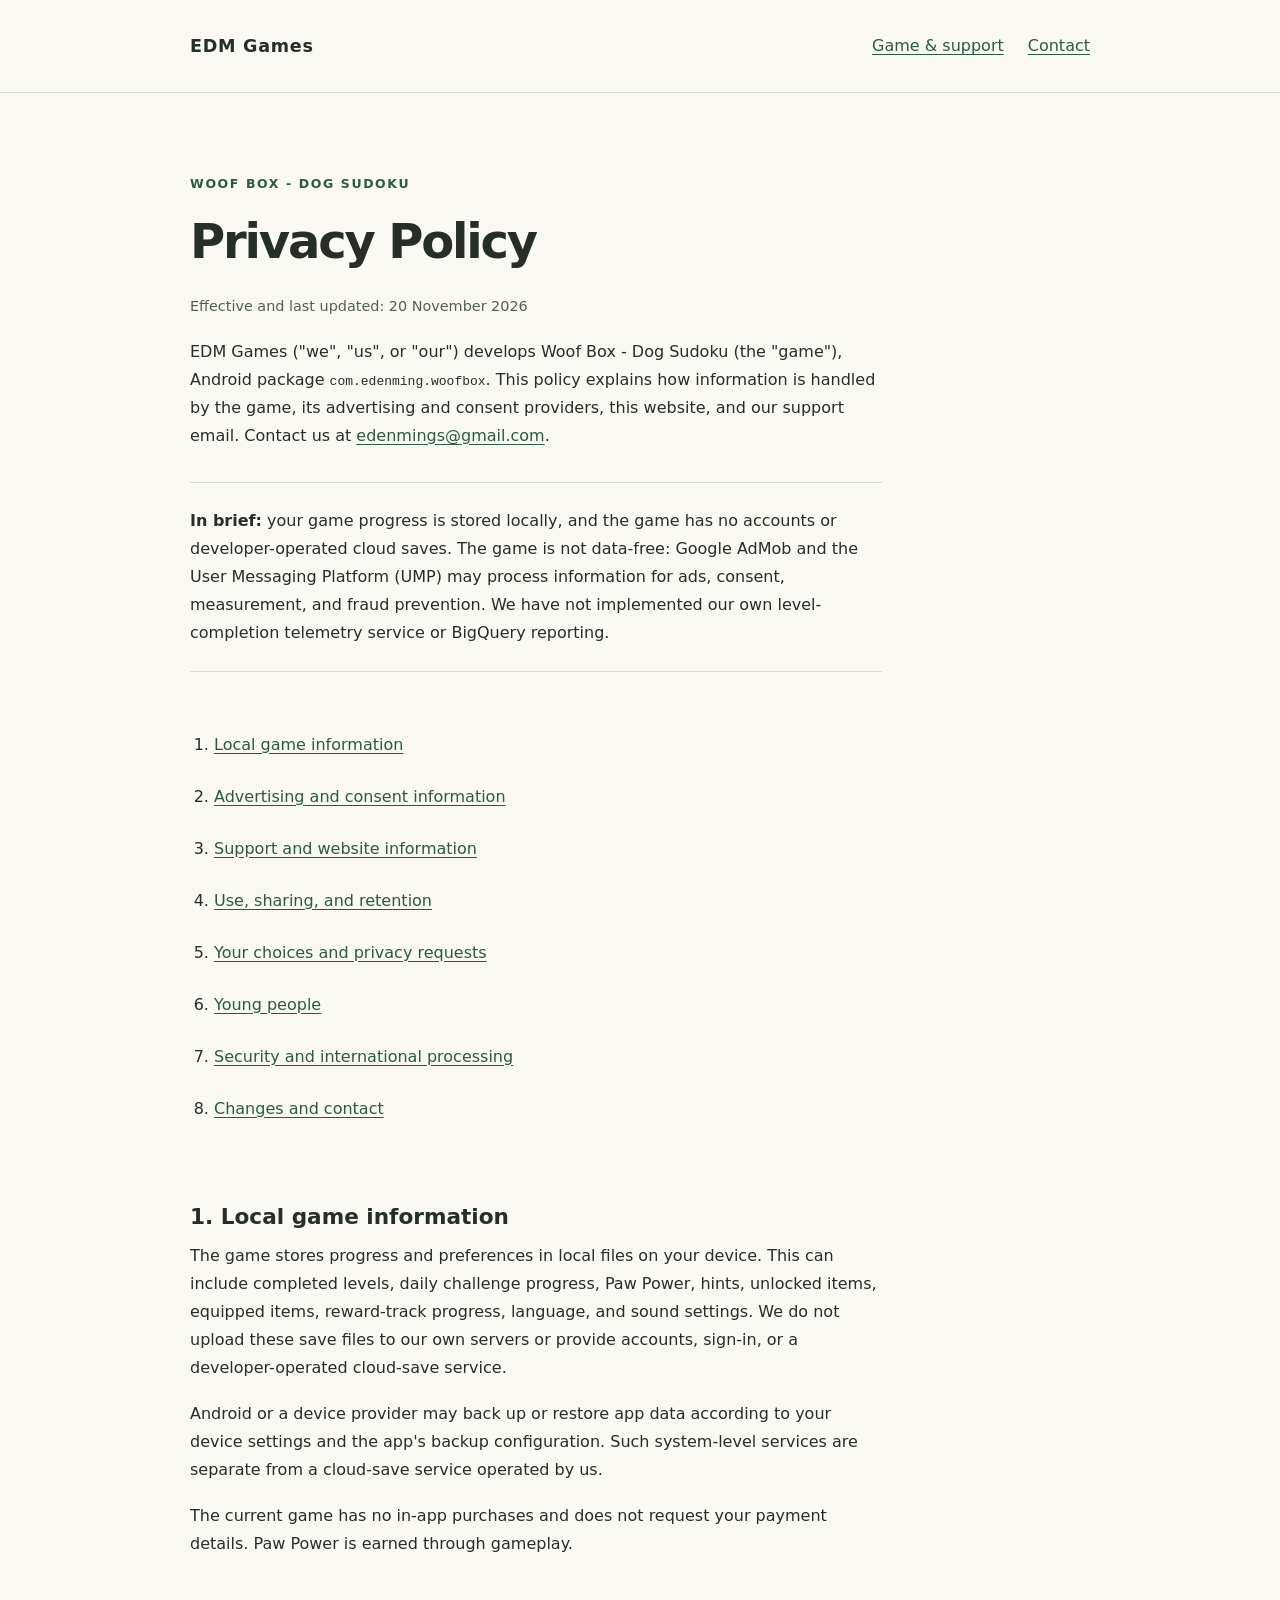
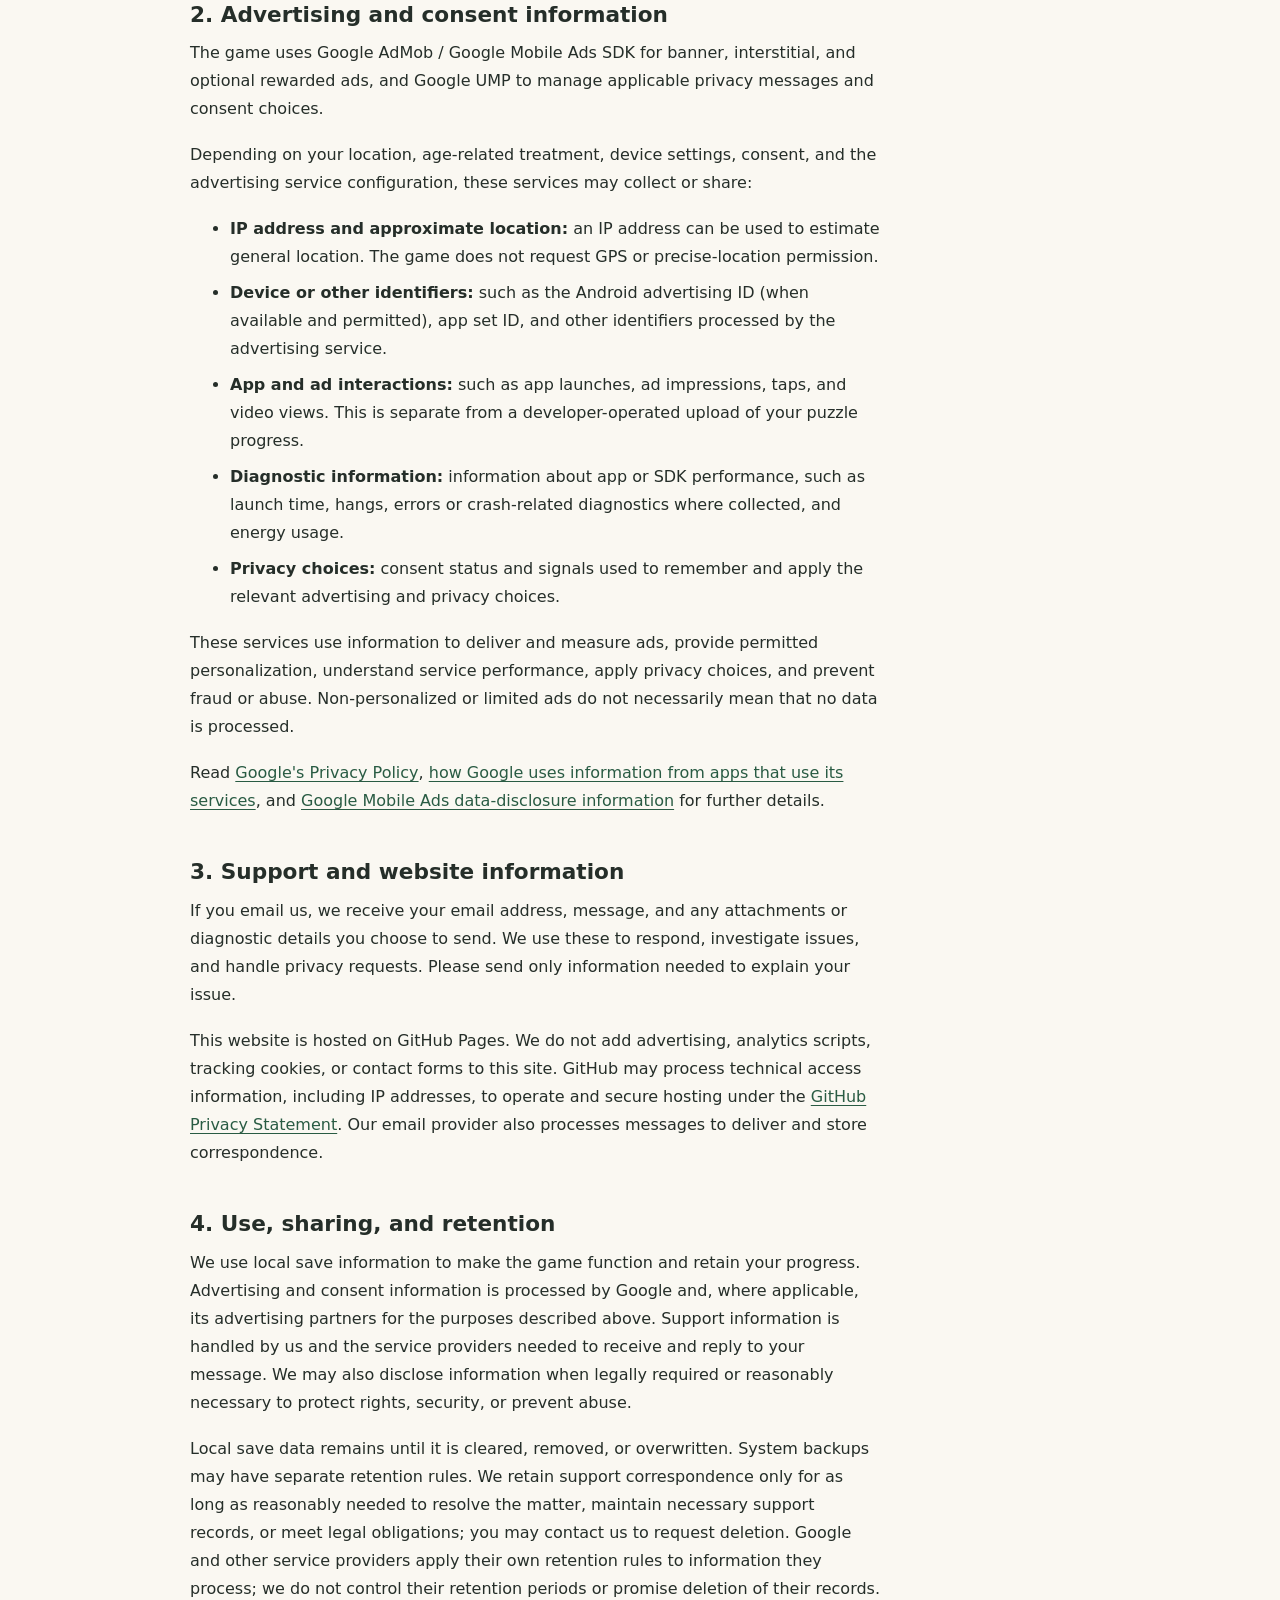
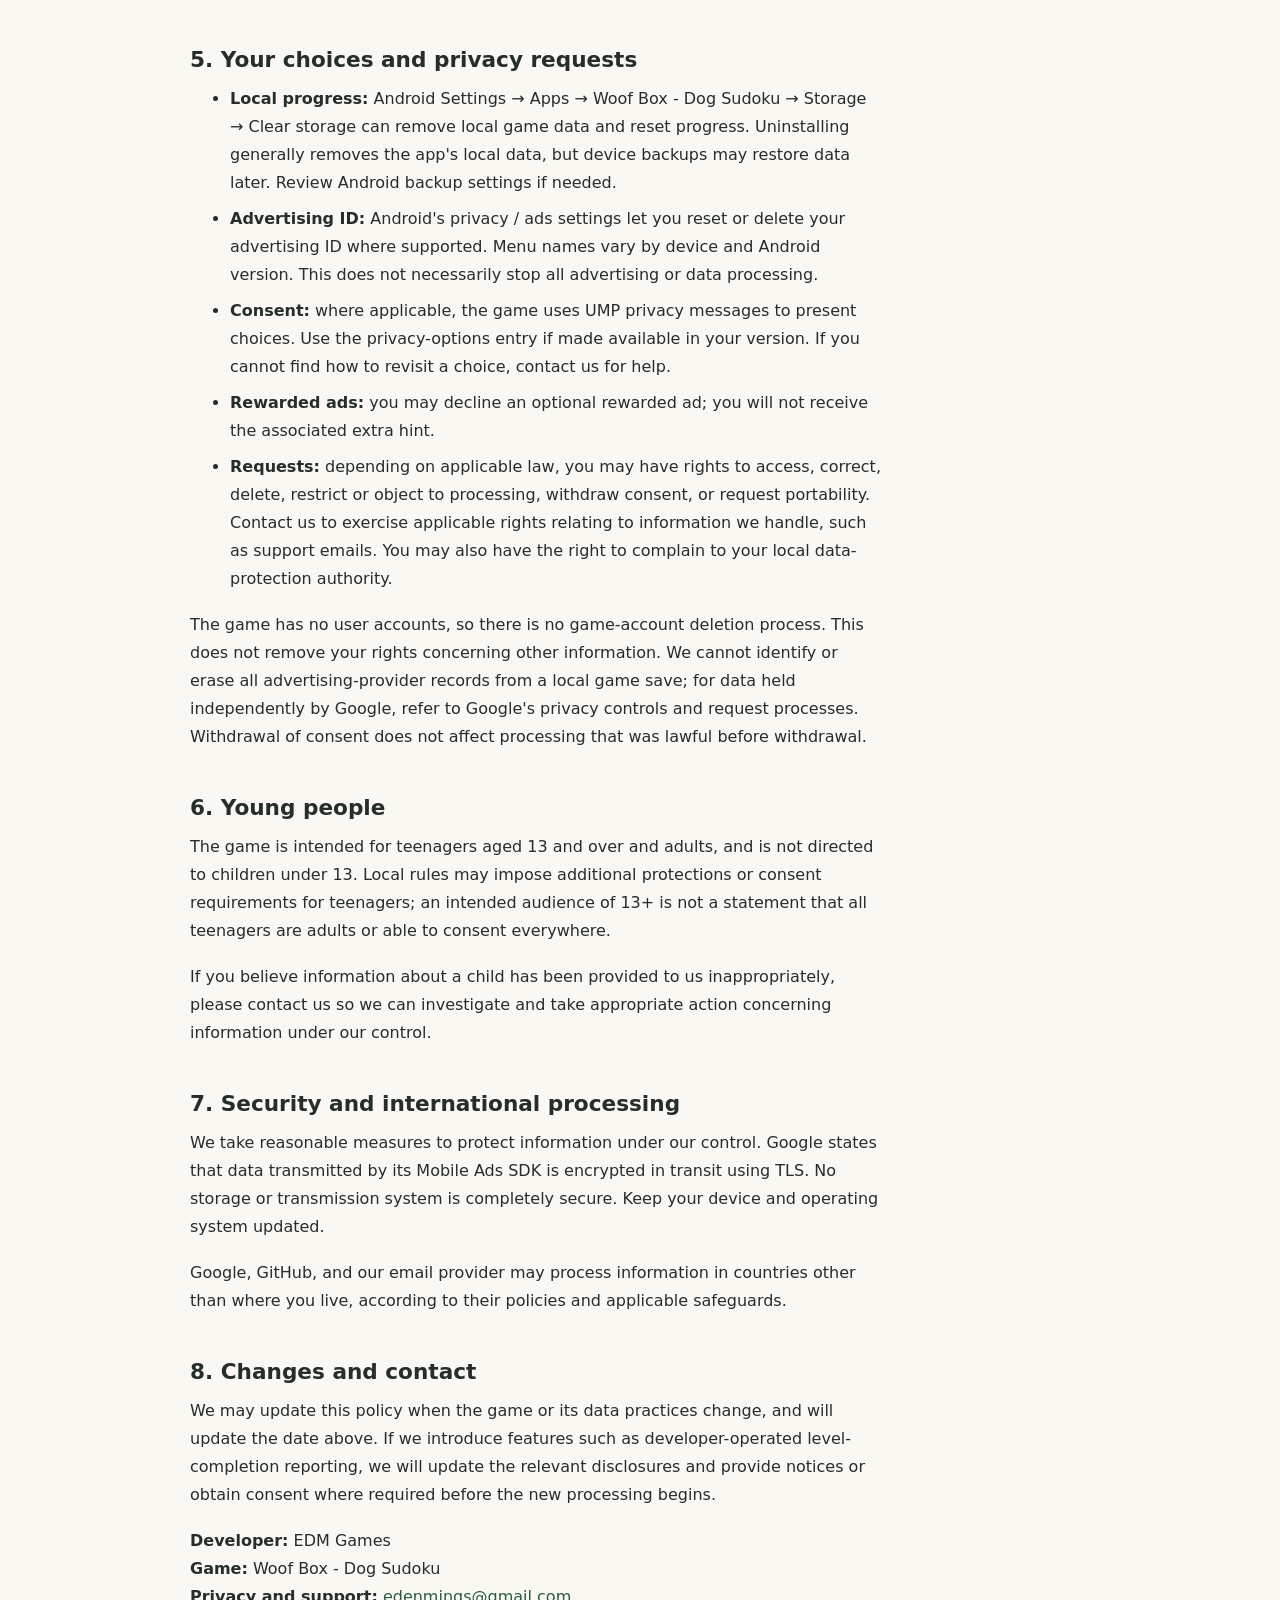
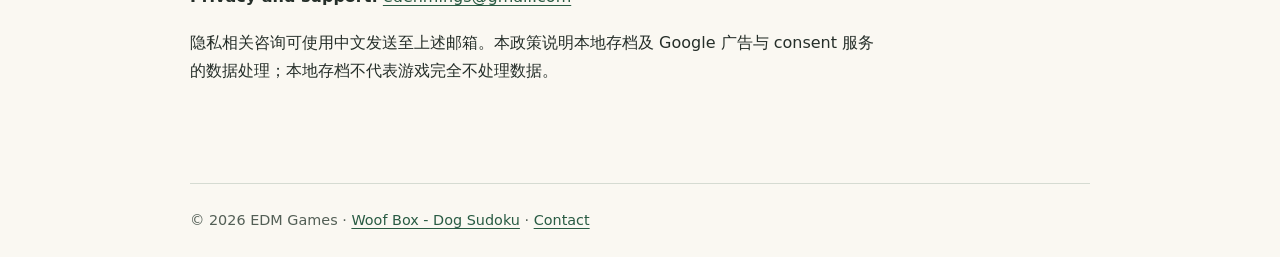
==== privacy.html @ b8012424 "Publish EDM Games site and Woof Box privacy policy" ====
<!doctype html>
<html lang="en">
<head>
  <meta charset="utf-8">
  <meta name="viewport" content="width=device-width, initial-scale=1">
  <title>Privacy Policy · Woof Box - Dog Sudoku</title>
  <meta name="description" content="Privacy policy for Woof Box - Dog Sudoku by EDM Games: local saves, Google AdMob and UMP, data handling, and privacy choices.">
  <link rel="canonical" href="https://edenming.github.io/privacy.html">
  <link rel="stylesheet" href="styles.css">
</head>
<body>
  <a class="skip" href="#main">Skip to content</a>
  <header><nav class="wrap" aria-label="Main navigation"><a class="wordmark" href="./">EDM Games</a><div class="nav-links"><a href="./">Game &amp; support</a><a href="mailto:edenmings@gmail.com">Contact</a></div></nav></header>
  <main class="wrap policy" id="main">
    <article class="prose">
      <p class="eyebrow">Woof Box - Dog Sudoku</p>
      <h1>Privacy Policy</h1>
      <p class="meta">Effective and last updated: 20 November 2026</p>
      <p>EDM Games ("we", "us", or "our") develops Woof Box - Dog Sudoku (the "game"), Android package <code>com.edenming.woofbox</code>. This policy explains how information is handled by the game, its advertising and consent providers, this website, and our support email. Contact us at <a href="mailto:edenmings@gmail.com">edenmings@gmail.com</a>.</p>
      <div class="summary"><p><strong>In brief:</strong> your game progress is stored locally, and the game has no accounts or developer-operated cloud saves. The game is not data-free: Google AdMob and the User Messaging Platform (UMP) may process information for ads, consent, measurement, and fraud prevention. We have not implemented our own level-completion telemetry service or BigQuery reporting.</p></div>
      <nav aria-label="Policy contents"><ol class="toc"><li><a href="#local">Local game information</a></li><li><a href="#ads">Advertising and consent information</a></li><li><a href="#support">Support and website information</a></li><li><a href="#purposes">Use, sharing, and retention</a></li><li><a href="#choices">Your choices and privacy requests</a></li><li><a href="#young-people">Young people</a></li><li><a href="#security">Security and international processing</a></li><li><a href="#changes">Changes and contact</a></li></ol></nav>
      <h2 id="local">1. Local game information</h2>
      <p>The game stores progress and preferences in local files on your device. This can include completed levels, daily challenge progress, Paw Power, hints, unlocked items, equipped items, reward-track progress, language, and sound settings. We do not upload these save files to our own servers or provide accounts, sign-in, or a developer-operated cloud-save service.</p>
      <p>Android or a device provider may back up or restore app data according to your device settings and the app's backup configuration. Such system-level services are separate from a cloud-save service operated by us.</p>
      <p>The current game has no in-app purchases and does not request your payment details. Paw Power is earned through gameplay.</p>
      <h2 id="ads">2. Advertising and consent information</h2>
      <p>The game uses Google AdMob / Google Mobile Ads SDK for banner, interstitial, and optional rewarded ads, and Google UMP to manage applicable privacy messages and consent choices.</p>
      <p>Depending on your location, age-related treatment, device settings, consent, and the advertising service configuration, these services may collect or share:</p>
      <ul><li><strong>IP address and approximate location:</strong> an IP address can be used to estimate general location. The game does not request GPS or precise-location permission.</li><li><strong>Device or other identifiers:</strong> such as the Android advertising ID (when available and permitted), app set ID, and other identifiers processed by the advertising service.</li><li><strong>App and ad interactions:</strong> such as app launches, ad impressions, taps, and video views. This is separate from a developer-operated upload of your puzzle progress.</li><li><strong>Diagnostic information:</strong> information about app or SDK performance, such as launch time, hangs, errors or crash-related diagnostics where collected, and energy usage.</li><li><strong>Privacy choices:</strong> consent status and signals used to remember and apply the relevant advertising and privacy choices.</li></ul>
      <p>These services use information to deliver and measure ads, provide permitted personalization, understand service performance, apply privacy choices, and prevent fraud or abuse. Non-personalized or limited ads do not necessarily mean that no data is processed.</p>
      <p>Read <a href="https://policies.google.com/privacy">Google's Privacy Policy</a>, <a href="https://policies.google.com/technologies/partner-sites">how Google uses information from apps that use its services</a>, and <a href="https://developers.google.com/admob/android/privacy/play-data-disclosure">Google Mobile Ads data-disclosure information</a> for further details.</p>
      <h2 id="support">3. Support and website information</h2>
      <p>If you email us, we receive your email address, message, and any attachments or diagnostic details you choose to send. We use these to respond, investigate issues, and handle privacy requests. Please send only information needed to explain your issue.</p>
      <p>This website is hosted on GitHub Pages. We do not add advertising, analytics scripts, tracking cookies, or contact forms to this site. GitHub may process technical access information, including IP addresses, to operate and secure hosting under the <a href="https://docs.github.com/en/site-policy/privacy-policies/github-general-privacy-statement">GitHub Privacy Statement</a>. Our email provider also processes messages to deliver and store correspondence.</p>
      <h2 id="purposes">4. Use, sharing, and retention</h2>
      <p>We use local save information to make the game function and retain your progress. Advertising and consent information is processed by Google and, where applicable, its advertising partners for the purposes described above. Support information is handled by us and the service providers needed to receive and reply to your message. We may also disclose information when legally required or reasonably necessary to protect rights, security, or prevent abuse.</p>
      <p>Local save data remains until it is cleared, removed, or overwritten. System backups may have separate retention rules. We retain support correspondence only for as long as reasonably needed to resolve the matter, maintain necessary support records, or meet legal obligations; you may contact us to request deletion. Google and other service providers apply their own retention rules to information they process; we do not control their retention periods or promise deletion of their records.</p>
      <h2 id="choices">5. Your choices and privacy requests</h2>
      <ul><li><strong>Local progress:</strong> Android Settings → Apps → Woof Box - Dog Sudoku → Storage → Clear storage can remove local game data and reset progress. Uninstalling generally removes the app's local data, but device backups may restore data later. Review Android backup settings if needed.</li><li><strong>Advertising ID:</strong> Android's privacy / ads settings let you reset or delete your advertising ID where supported. Menu names vary by device and Android version. This does not necessarily stop all advertising or data processing.</li><li><strong>Consent:</strong> where applicable, the game uses UMP privacy messages to present choices. Use the privacy-options entry if made available in your version. If you cannot find how to revisit a choice, contact us for help.</li><li><strong>Rewarded ads:</strong> you may decline an optional rewarded ad; you will not receive the associated extra hint.</li><li><strong>Requests:</strong> depending on applicable law, you may have rights to access, correct, delete, restrict or object to processing, withdraw consent, or request portability. Contact us to exercise applicable rights relating to information we handle, such as support emails. You may also have the right to complain to your local data-protection authority.</li></ul>
      <p>The game has no user accounts, so there is no game-account deletion process. This does not remove your rights concerning other information. We cannot identify or erase all advertising-provider records from a local game save; for data held independently by Google, refer to Google's privacy controls and request processes. Withdrawal of consent does not affect processing that was lawful before withdrawal.</p>
      <h2 id="young-people">6. Young people</h2>
      <p>The game is intended for teenagers aged 13 and over and adults, and is not directed to children under 13. Local rules may impose additional protections or consent requirements for teenagers; an intended audience of 13+ is not a statement that all teenagers are adults or able to consent everywhere.</p>
      <p>If you believe information about a child has been provided to us inappropriately, please contact us so we can investigate and take appropriate action concerning information under our control.</p>
      <h2 id="security">7. Security and international processing</h2>
      <p>We take reasonable measures to protect information under our control. Google states that data transmitted by its Mobile Ads SDK is encrypted in transit using TLS. No storage or transmission system is completely secure. Keep your device and operating system updated.</p>
      <p>Google, GitHub, and our email provider may process information in countries other than where you live, according to their policies and applicable safeguards.</p>
      <h2 id="changes">8. Changes and contact</h2>
      <p>We may update this policy when the game or its data practices change, and will update the date above. If we introduce features such as developer-operated level-completion reporting, we will update the relevant disclosures and provide notices or obtain consent where required before the new processing begins.</p>
      <p><strong>Developer:</strong> EDM Games<br><strong>Game:</strong> Woof Box - Dog Sudoku<br><strong>Privacy and support:</strong> <a href="mailto:edenmings@gmail.com">edenmings@gmail.com</a></p>
      <p lang="zh-Hans">隐私相关咨询可使用中文发送至上述邮箱。本政策说明本地存档及 Google 广告与 consent 服务的数据处理；本地存档不代表游戏完全不处理数据。</p>
    </article>
  </main>
  <footer class="wrap"><p>© 2026 EDM Games · <a href="./">Woof Box - Dog Sudoku</a> · <a href="mailto:edenmings@gmail.com">Contact</a></p></footer>
</body>
</html>
---- styles.css ----
/* Hallmark · macrostructure: Long Document · theme: Editorial · nav: N1 · footer: Ft2
   Audience: teen/adult players. Use: support and privacy. Tone: plain, welcoming.
   No external fonts, analytics, cookies, or animation. */
:root{color-scheme:light;--paper:#faf8f2;--ink:#252e29;--muted:#535f56;--accent:#295b43;--line:#d5dbd2;--space:8px;font-family:system-ui,-apple-system,"Segoe UI",sans-serif;background:var(--paper);color:var(--ink)}
*{box-sizing:border-box}body{margin:0;line-height:1.75}a{color:var(--accent);text-underline-offset:.2em}a:hover{text-decoration-thickness:2px}a:focus-visible{outline:3px solid var(--accent);outline-offset:5px}a:active{opacity:.75}.wrap{width:min(100% - 40px,900px);margin-inline:auto}header{padding-block:24px;border-bottom:1px solid var(--line)}nav{display:flex;justify-content:space-between;align-items:center;gap:16px;flex-wrap:wrap}nav a{display:inline-flex;align-items:center;min-height:44px}.wordmark{color:var(--ink);font-size:1.1rem;font-weight:750;text-decoration:none;letter-spacing:.04em}.nav-links{display:flex;gap:24px;flex-wrap:wrap}main{padding-block:clamp(40px,7vw,80px)}.prose{max-width:68ch}.eyebrow{font-size:.78rem;font-weight:700;letter-spacing:.13em;text-transform:uppercase;color:var(--accent)}h1,h2,h3{line-height:1.2;text-wrap:balance}h1{font-size:clamp(2.2rem,6vw,4.2rem);letter-spacing:-.045em;margin:16px 0 24px;max-width:16ch}.policy h1{font-size:clamp(2rem,5vw,3rem);max-width:none}h2{font-size:1.35rem;margin:44px 0 12px}h3{font-size:1.1rem;margin:24px 0 8px}p,ul{margin:0 0 18px}li{margin-block:8px}.lede{font-size:clamp(1.1rem,2.5vw,1.35rem);color:var(--muted)}.meta{font-size:.9rem;color:var(--muted)}.summary{border-block:1px solid var(--line);padding:24px 0;margin:32px 0}.summary p:last-child{margin-bottom:0}.toc{padding-left:24px}.toc a{display:inline-block;padding-block:3px}footer{border-top:1px solid var(--line);padding-block:24px;color:var(--muted);font-size:.9rem}footer p{margin:0}.skip{position:absolute;left:12px;top:-80px;background:var(--paper);padding:12px;z-index:1}.skip:focus{top:12px}code{overflow-wrap:anywhere}a{overflow-wrap:anywhere}@media(max-width:480px){.wrap{width:calc(100% - 32px)}.nav-links{gap:16px}h1{max-width:100%}}@media print{header,.toc,.skip{display:none}body{background:white;color:black}.wrap{width:100%}main{padding:0}a{color:inherit}}
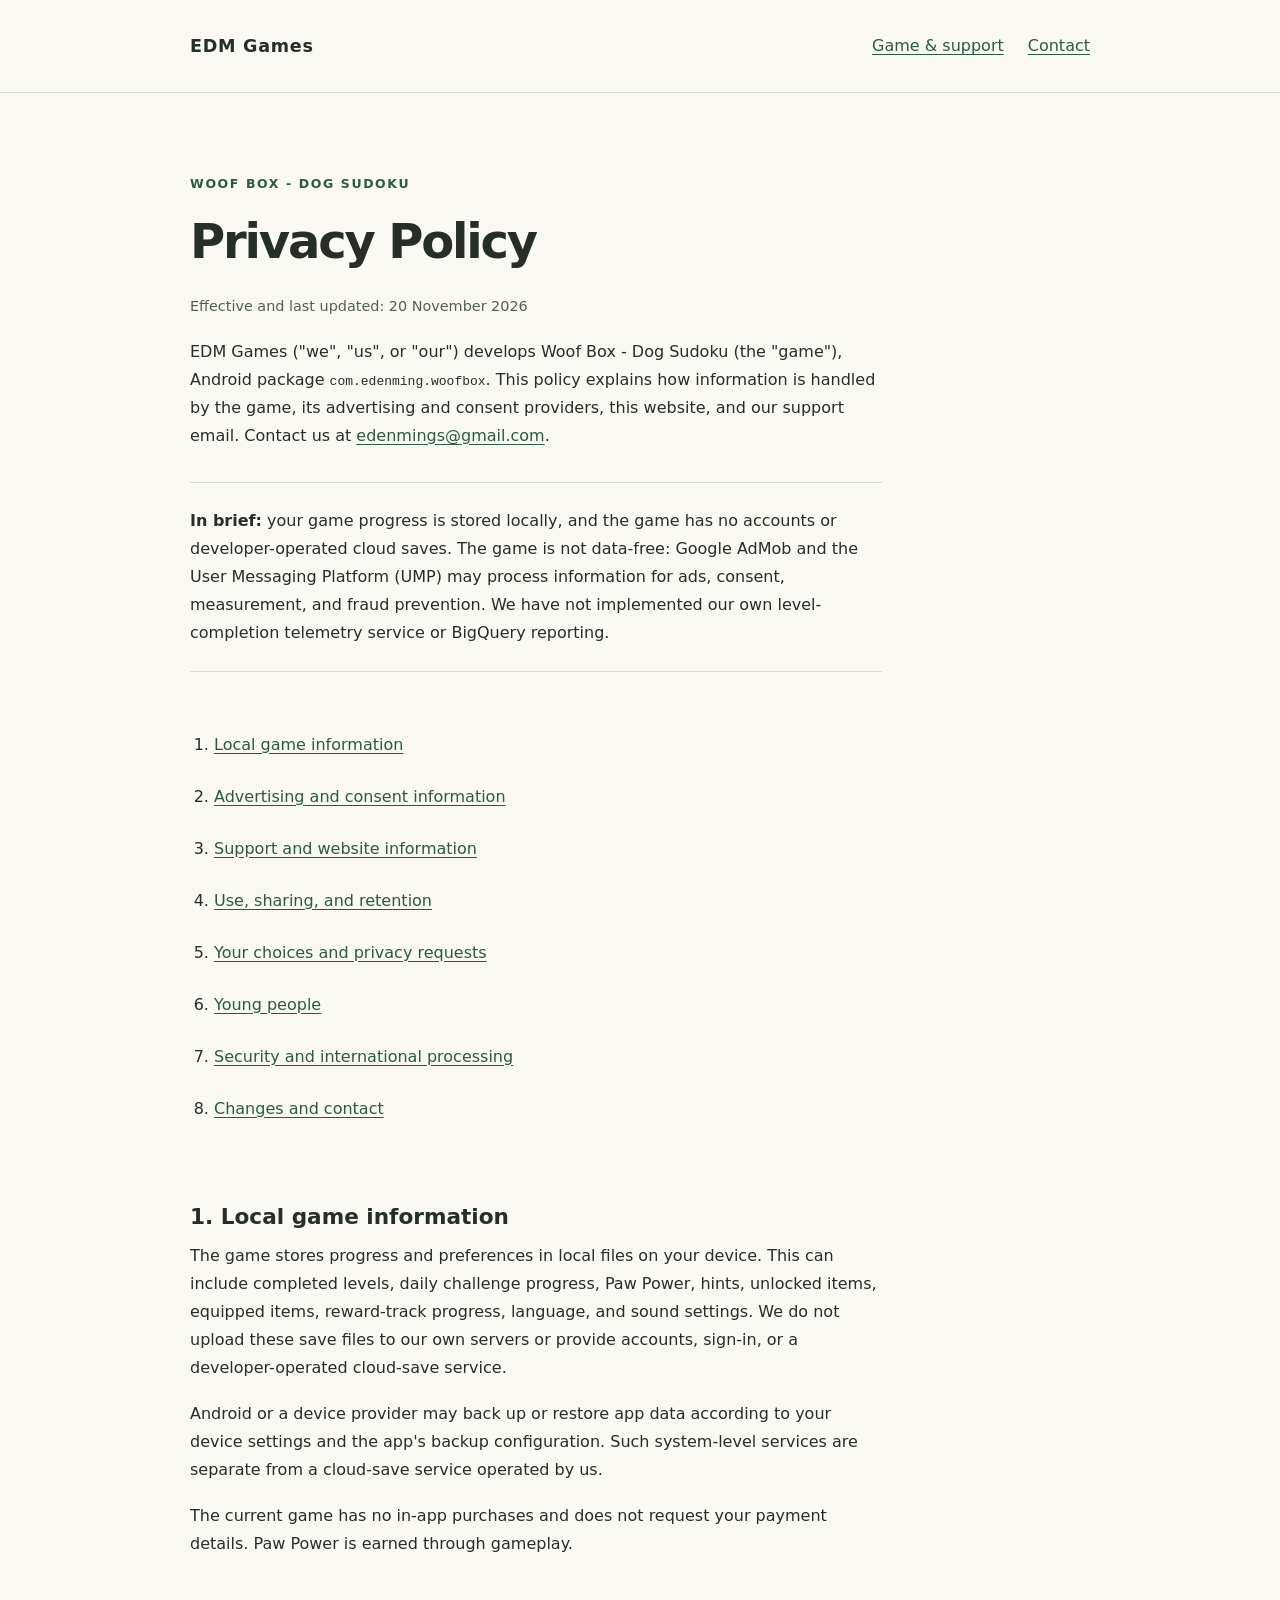
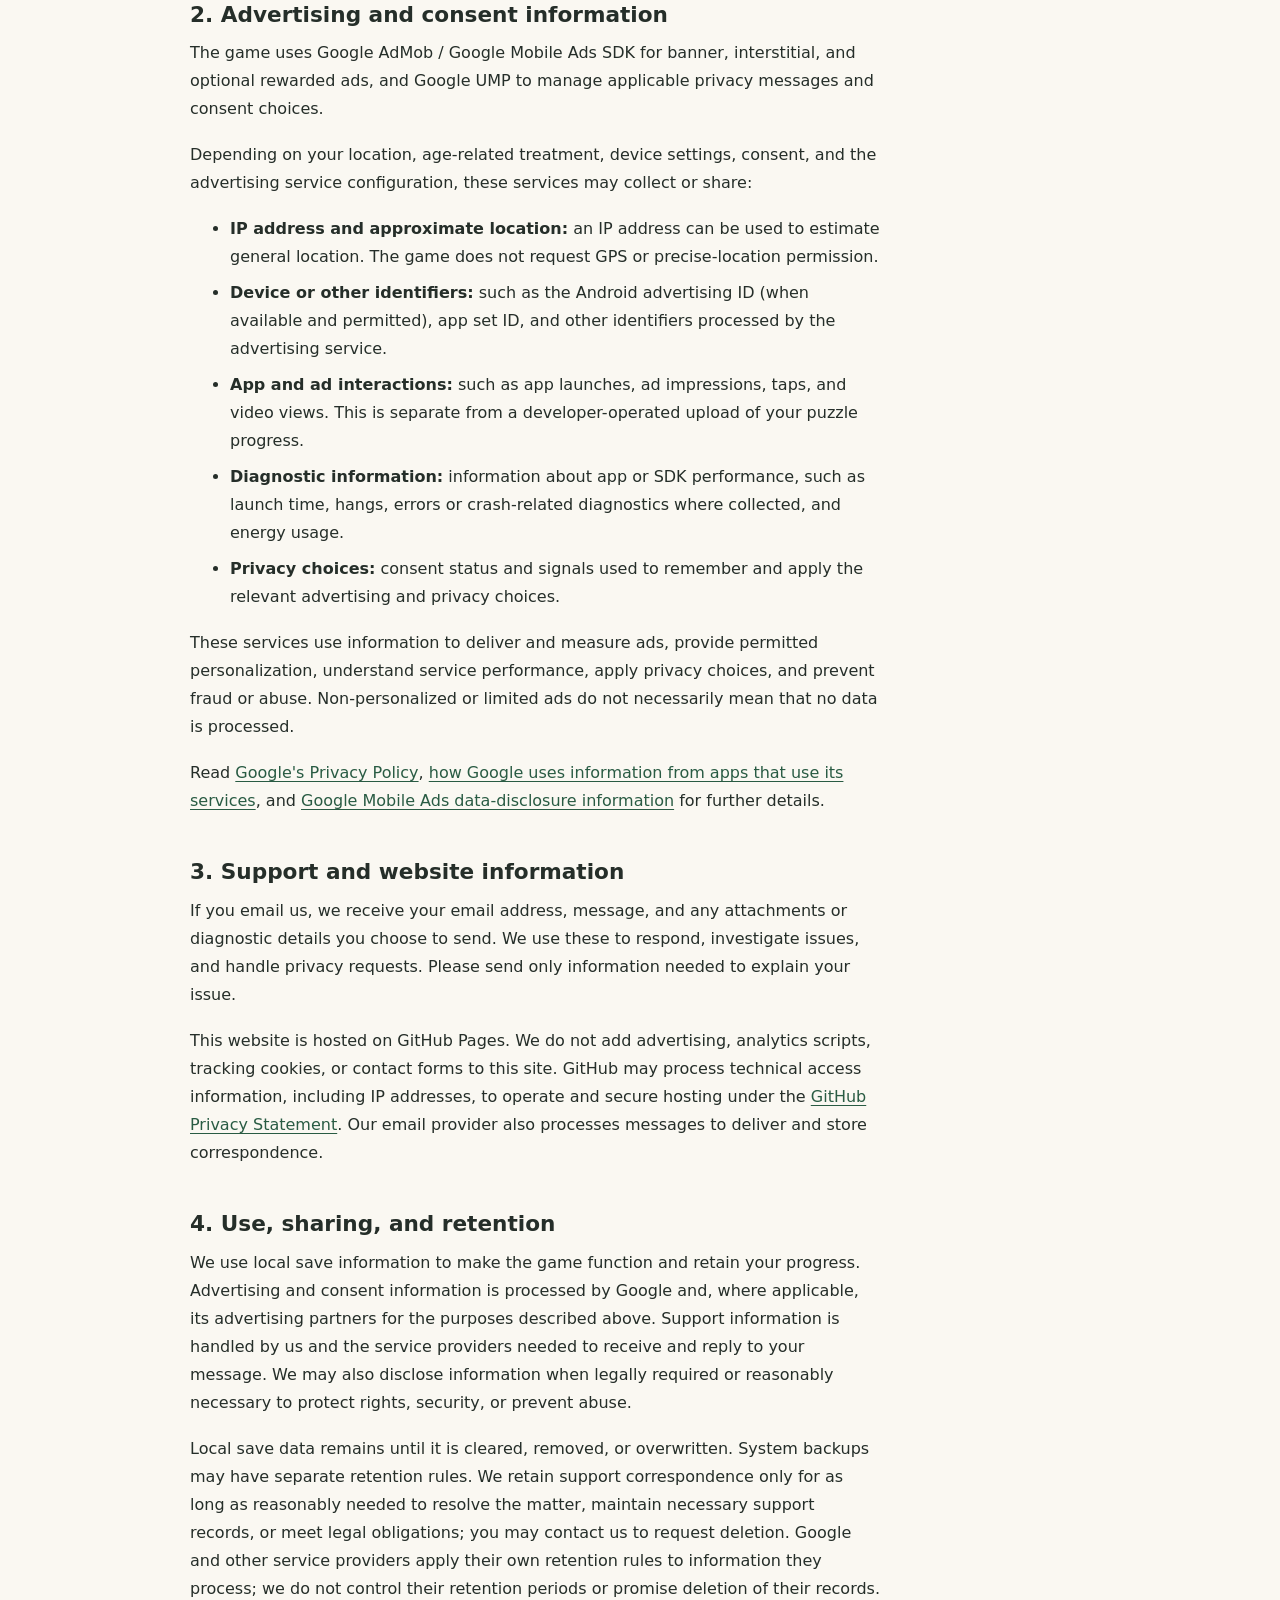
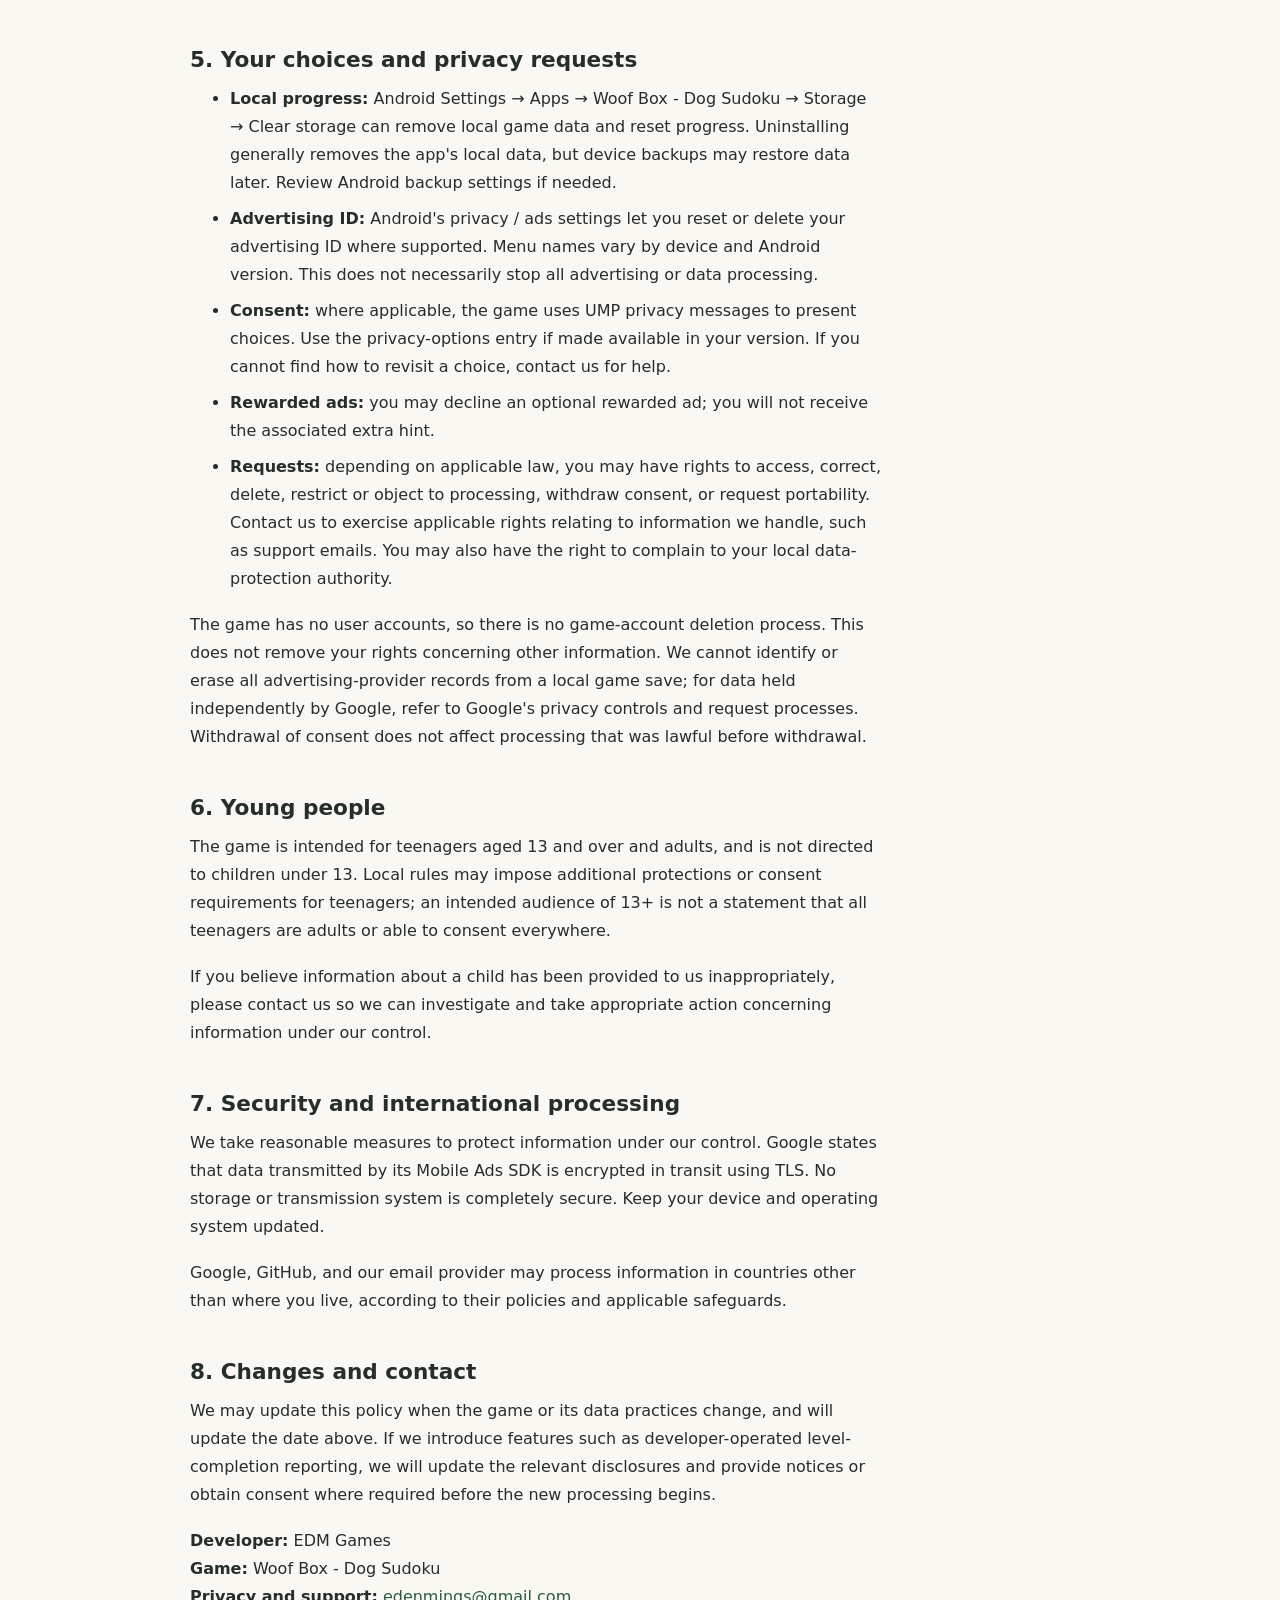
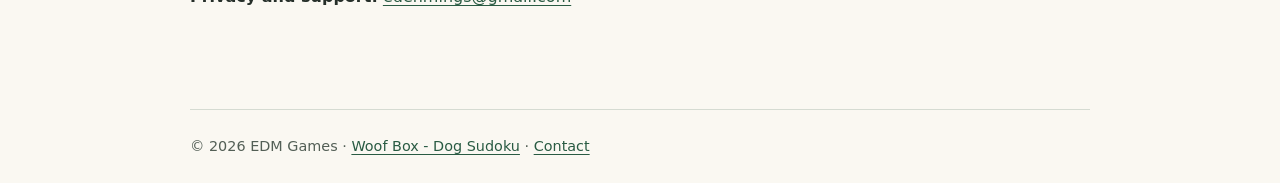
==== commit 26b285d3: "Keep public website English-only" ====
--- a/privacy.html
+++ b/privacy.html
@@ -47,7 +47,6 @@
       <h2 id="changes">8. Changes and contact</h2>
       <p>We may update this policy when the game or its data practices change, and will update the date above. If we introduce features such as developer-operated level-completion reporting, we will update the relevant disclosures and provide notices or obtain consent where required before the new processing begins.</p>
       <p><strong>Developer:</strong> EDM Games<br><strong>Game:</strong> Woof Box - Dog Sudoku<br><strong>Privacy and support:</strong> <a href="mailto:edenmings@gmail.com">edenmings@gmail.com</a></p>
-      <p lang="zh-Hans">隐私相关咨询可使用中文发送至上述邮箱。本政策说明本地存档及 Google 广告与 consent 服务的数据处理；本地存档不代表游戏完全不处理数据。</p>
     </article>
   </main>
   <footer class="wrap"><p>© 2026 EDM Games · <a href="./">Woof Box - Dog Sudoku</a> · <a href="mailto:edenmings@gmail.com">Contact</a></p></footer>
